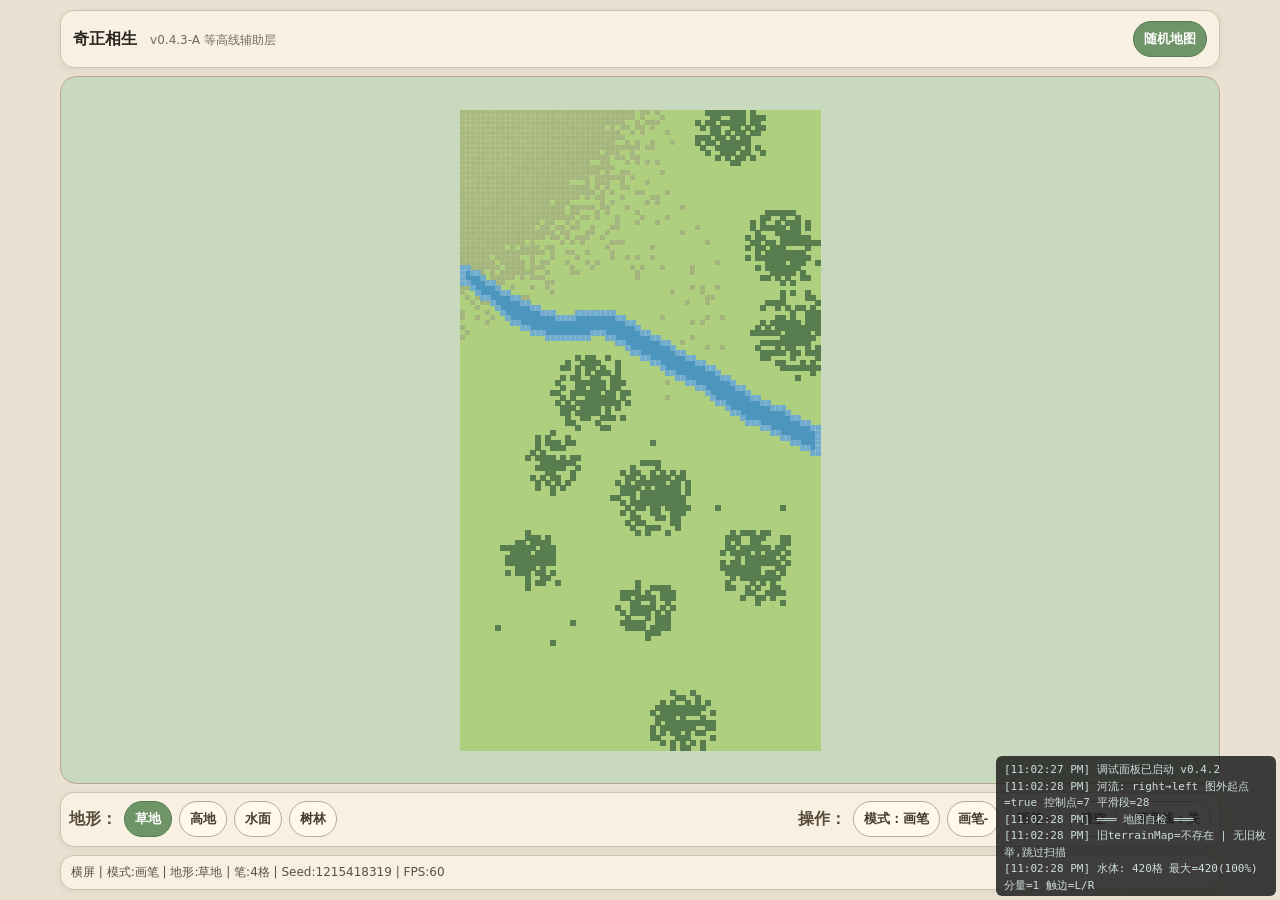
==== qizheng-v0.4.1/index.html @ c88d531e "v0.4.3-A: 等高线辅助层试验版 — Marching Squares 3档+可开关UI" ====
<!doctype html>
<html lang="zh-CN">
<head>
  <meta charset="utf-8" />
  <meta name="viewport" content="width=device-width, initial-scale=1, maximum-scale=1, user-scalable=no" />
  <title>奇正相生 v0.4.3-A 等高线辅助层</title>
  <link rel="stylesheet" href="./css/app.css" />
</head>
<body>
  <main id="app" class="app">
    <header class="topbar">
      <div>
        <strong>奇正相生</strong>
        <span>v0.4.3-A 等高线辅助层</span>
      </div>
      <button id="randomBtn" class="primary">随机地图</button>
    </header>

    <section class="canvasWrap">
      <canvas id="mapCanvas" aria-label="战术地图编辑画布"></canvas>
      <div id="loading" class="loading">初始化中...</div>
    </section>

    <section class="panel">
      <div class="row">
        <label>地形：</label>
        <button data-terrain="grass">草地</button>
        <button data-terrain="high">高地</button>
        <button data-terrain="water">水面</button>
        <button data-terrain="forest">树林</button>
      </div>
      <div class="row">
        <label>操作：</label>
        <button id="modeBtn">模式：画笔</button>
        <button id="brushDown">画笔-</button>
        <button id="brushUp">画笔+</button>
        <button id="clearBtn">清空</button>
        <button id="contourBtn">等高线：关</button>
      </div>
    </section>

    <footer id="statusBar" class="status">竖屏 | 模式:画笔 | 地形:草地 | 笔:4格 | FPS:0</footer>
  </main>
  <script src="./js/qzNamespace.js"></script>
  <script src="./js/map/data/mapConstants.js"></script>
  <script src="./js/map/data/mapLayers.js"></script>
  <script src="./js/map/data/mapAccess.js"></script>
  <script src="./js/map/data/mapClear.js"></script>
  <script src="./js/prng.js"></script>
  <script src="./js/map/render/drawLayers.js"></script>
  <script src="./js/map/render/drawOverlay.js"></script>
  <script src="./js/map/render/drawContours.js"></script>
  <script src="./js/map/mapDraw.js"></script>
  <script src="./js/map/mapBrush.js"></script>
  <script src="./js/ui/uiState.js"></script>
  <script src="./js/ui/uiControls.js"></script>
  <script src="./js/map/forest/forestPatch.js"></script>
  <script src="./js/map/water/riverPath.js"></script>
  <script src="./js/map/mapRandom.js"></script>
  <script src="./js/debug.js"></script>
  <script src="./js/main.js"></script>
</body>
</html>
---- qizheng-v0.4.1/css/app.css ----
*{box-sizing:border-box}html,body{height:100%;margin:0}body{font-family:system-ui,-apple-system,"Microsoft YaHei",sans-serif;background:#e9e2d3;color:#2b261f;overscroll-behavior:none}.app{height:100%;display:flex;flex-direction:column;gap:8px;padding:10px;max-width:980px;margin:0 auto}.topbar,.panel,.status{background:#f7f0e3;border:1px solid #d1c3aa;border-radius:14px;box-shadow:0 2px 8px #0001}.topbar{display:flex;align-items:center;justify-content:space-between;padding:10px 12px}.topbar span{font-size:12px;color:#766b5b;margin-left:8px}.canvasWrap{position:relative;flex:1;min-height:360px;border:1px solid #b9a98e;border-radius:16px;overflow:hidden;background:#c8d9bd;touch-action:none}.canvasWrap canvas{width:100%;height:100%;display:block}.loading{position:absolute;inset:0;display:grid;place-items:center;background:#f7f0e3;color:#5b5143}.loading.hide{display:none}.panel{padding:8px;display:flex;flex-direction:column;gap:8px}.row{display:flex;gap:7px;align-items:center;overflow-x:auto;padding-bottom:1px}.row label{flex:0 0 auto;font-weight:700;color:#5a4b39}button{border:1px solid #b9a98e;background:#fff9ec;border-radius:999px;padding:8px 10px;font-weight:700;color:#473b2c;white-space:nowrap}button.primary,button.active{background:#6f9468;color:white;border-color:#557b50}.status{font-size:12px;padding:8px 10px;color:#5b5143;white-space:nowrap;overflow:hidden;text-overflow:ellipsis}@media (orientation:landscape){.app{max-width:1180px}.panel{flex-direction:row;justify-content:space-between}.canvasWrap{min-height:300px}}@media (max-width:480px){.app{padding:7px;gap:6px}.topbar{padding:8px 10px}.topbar span{display:none}button{padding:7px 9px}.canvasWrap{min-height:420px}}
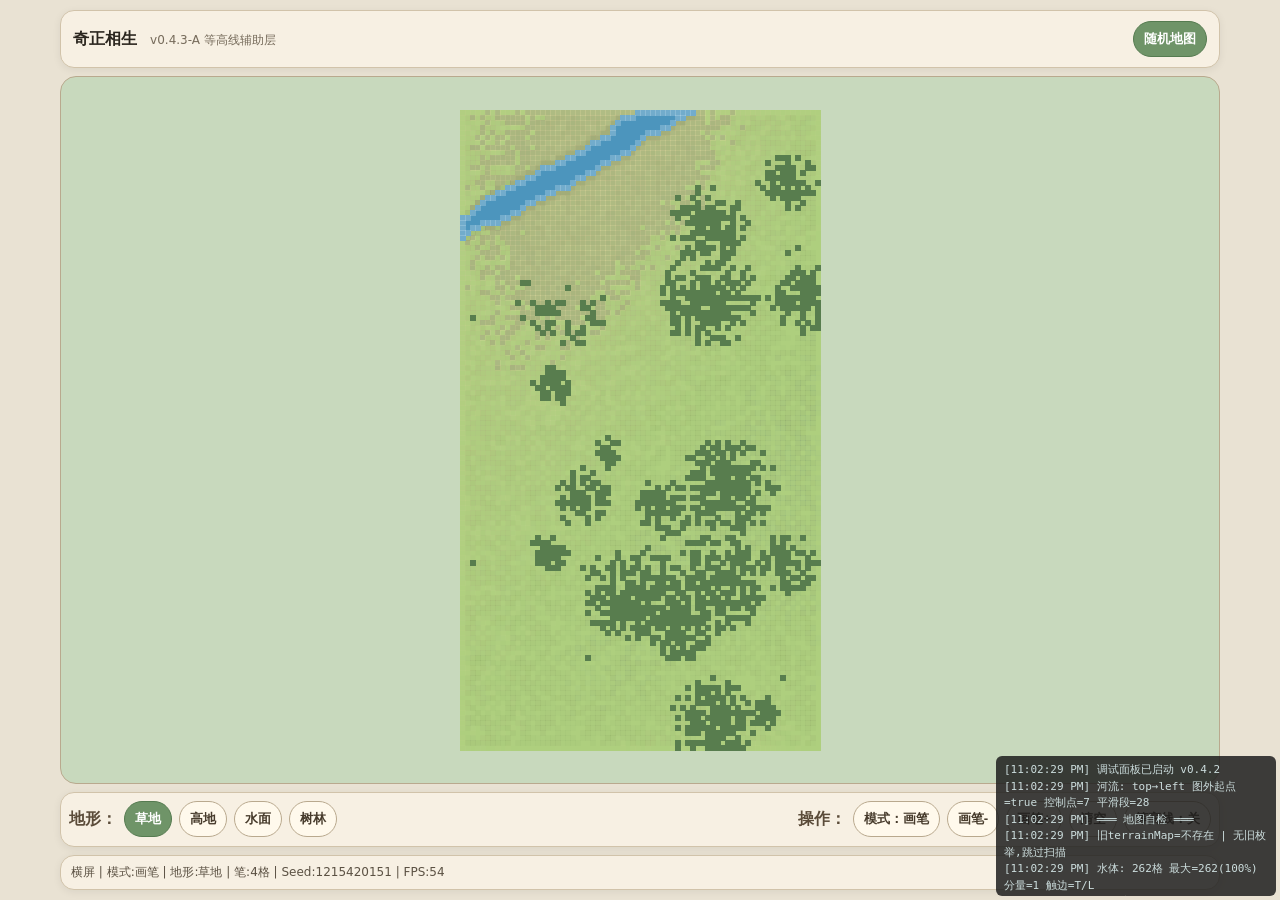
==== commit 2e8489c2: "v0.4.3-F: 地势表达重构 — 高度底色+坡度阴影+等高线三层体系" ====
--- a/qizheng-v0.4.1/index.html
+++ b/qizheng-v0.4.1/index.html
@@ -50,6 +50,7 @@
   <script src="./js/map/render/drawLayers.js"></script>
   <script src="./js/map/render/drawOverlay.js"></script>
   <script src="./js/map/render/drawContours.js"></script>
+  <script src="./js/map/render/drawRelief.js"></script>
   <script src="./js/map/mapDraw.js"></script>
   <script src="./js/map/mapBrush.js"></script>
   <script src="./js/ui/uiState.js"></script>
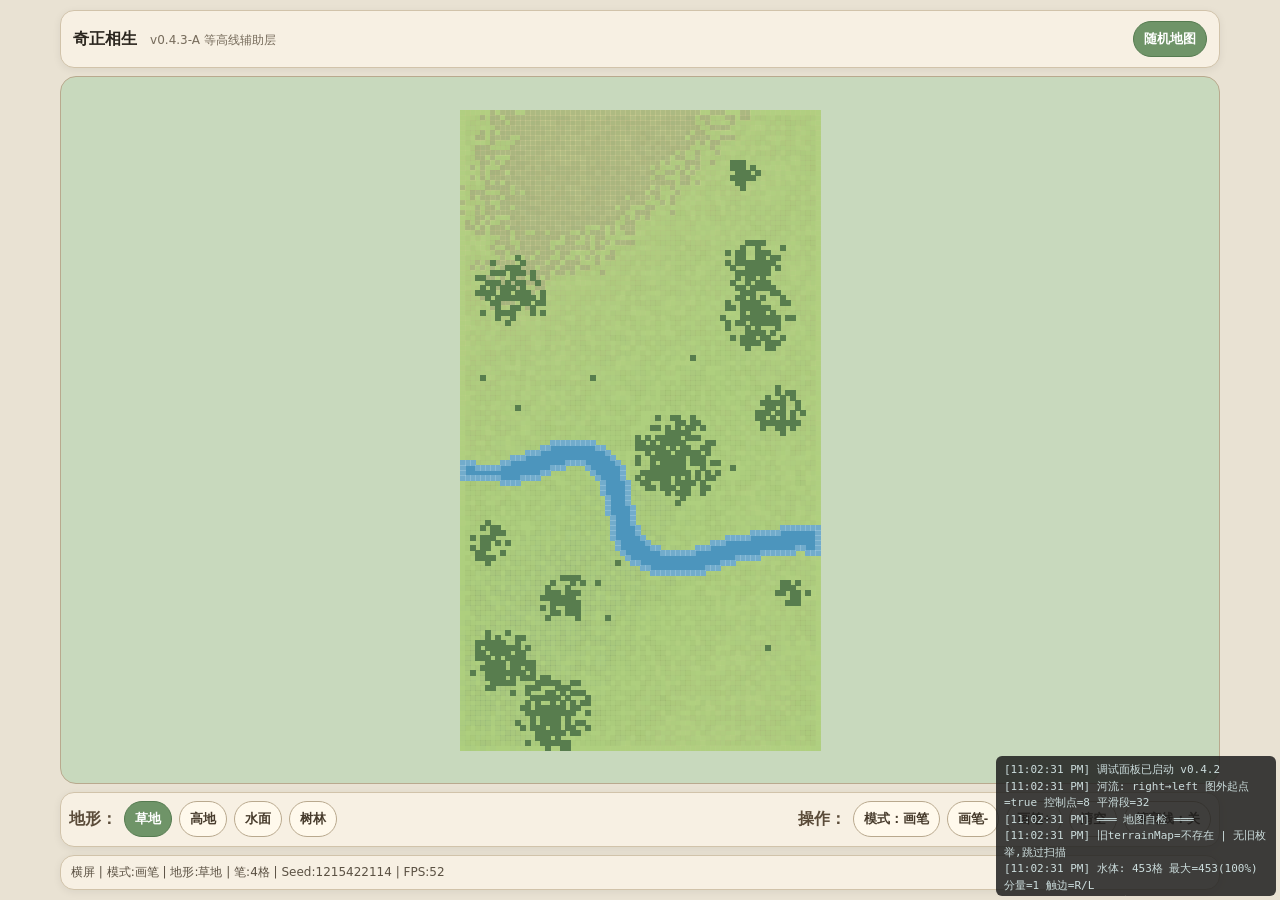
==== commit 1f9026da: "v0.4.3-G: 手绘地形与高度图同步 — 圆形falloff stamp + 画笔→heightMap联动" ====
--- a/qizheng-v0.4.1/index.html
+++ b/qizheng-v0.4.1/index.html
@@ -45,6 +45,7 @@
   <script src="./js/map/data/mapConstants.js"></script>
   <script src="./js/map/data/mapLayers.js"></script>
   <script src="./js/map/data/mapAccess.js"></script>
+  <script src="./js/map/data/heightEdit.js"></script>
   <script src="./js/map/data/mapClear.js"></script>
   <script src="./js/prng.js"></script>
   <script src="./js/map/render/drawLayers.js"></script>
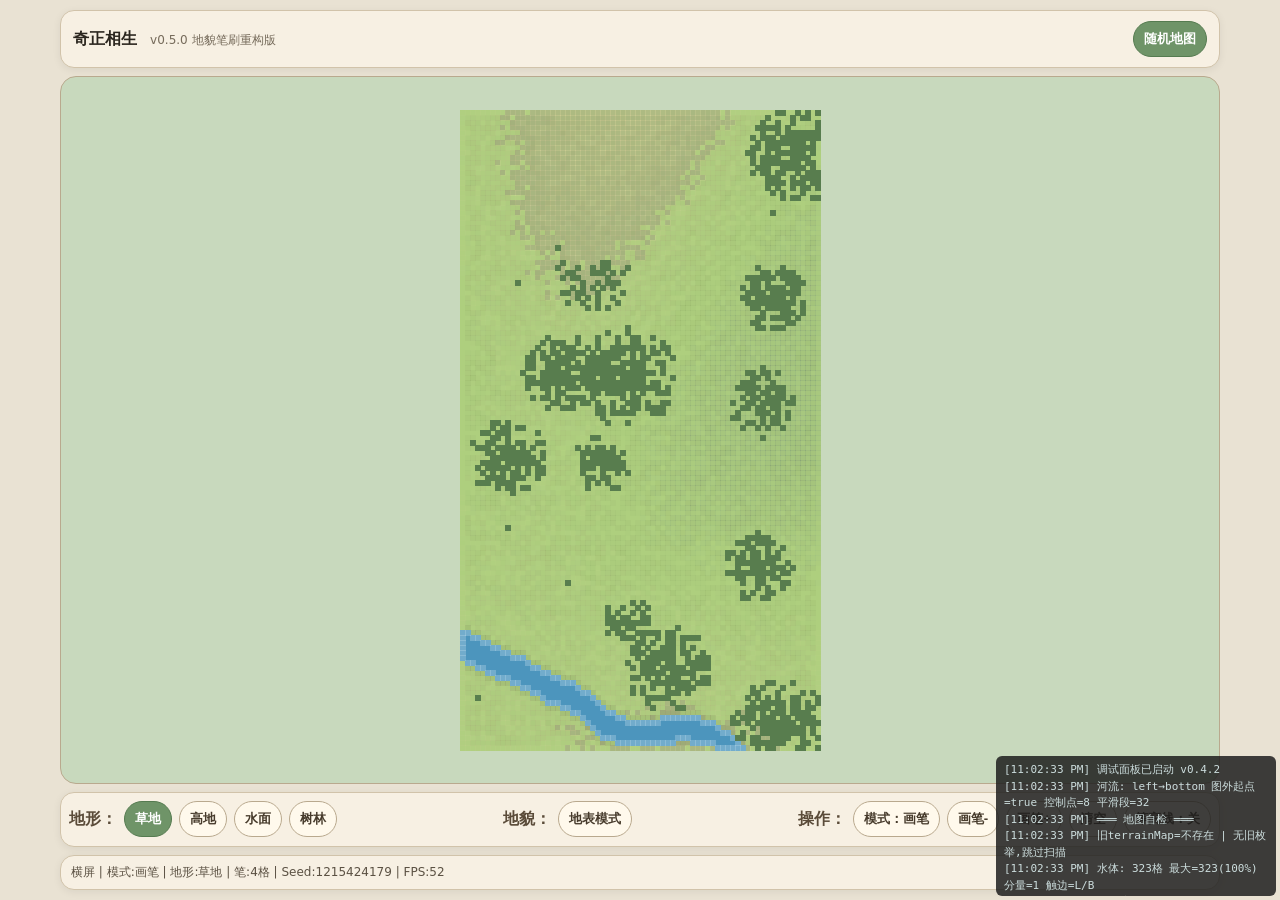
==== commit 3a36adee: "v0.5.0: 地貌笔刷重构版 — heightMap主数据+5种地貌笔刷+naturalMap自动派生" ====
--- a/qizheng-v0.4.1/index.html
+++ b/qizheng-v0.4.1/index.html
@@ -3,7 +3,7 @@
 <head>
   <meta charset="utf-8" />
   <meta name="viewport" content="width=device-width, initial-scale=1, maximum-scale=1, user-scalable=no" />
-  <title>奇正相生 v0.4.3-A 等高线辅助层</title>
+  <title>奇正相生 v0.5.0 地貌笔刷重构版</title>
   <link rel="stylesheet" href="./css/app.css" />
 </head>
 <body>
@@ -11,7 +11,7 @@
     <header class="topbar">
       <div>
         <strong>奇正相生</strong>
-        <span>v0.4.3-A 等高线辅助层</span>
+        <span>v0.5.0 地貌笔刷重构版</span>
       </div>
       <button id="randomBtn" class="primary">随机地图</button>
     </header>
@@ -28,6 +28,15 @@
         <button data-terrain="high">高地</button>
         <button data-terrain="water">水面</button>
         <button data-terrain="forest">树林</button>
+      </div>
+      <div class="row">
+        <label>地貌：</label>
+        <button id="landformModeBtn">地表模式</button>
+        <button data-landform="mountain" class="lf hide">山地</button>
+        <button data-landform="basin" class="lf hide">盆地</button>
+        <button data-landform="plateau" class="lf hide">高原</button>
+        <button data-landform="valley" class="lf hide">山谷</button>
+        <button data-landform="smooth" class="lf hide">平滑</button>
       </div>
       <div class="row">
         <label>操作：</label>
@@ -53,6 +62,9 @@
   <script src="./js/map/render/drawContours.js"></script>
   <script src="./js/map/render/drawRelief.js"></script>
   <script src="./js/map/mapDraw.js"></script>
+  <script src="./js/map/landform/landformCore.js"></script>
+  <script src="./js/map/landform/landformBrushes.js"></script>
+  <script src="./js/map/landform/deriveTerrain.js"></script>
   <script src="./js/map/mapBrush.js"></script>
   <script src="./js/ui/uiState.js"></script>
   <script src="./js/ui/uiControls.js"></script>
--- a/qizheng-v0.4.1/css/app.css
+++ b/qizheng-v0.4.1/css/app.css
@@ -1 +1 @@
-*{box-sizing:border-box}html,body{height:100%;margin:0}body{font-family:system-ui,-apple-system,"Microsoft YaHei",sans-serif;background:#e9e2d3;color:#2b261f;overscroll-behavior:none}.app{height:100%;display:flex;flex-direction:column;gap:8px;padding:10px;max-width:980px;margin:0 auto}.topbar,.panel,.status{background:#f7f0e3;border:1px solid #d1c3aa;border-radius:14px;box-shadow:0 2px 8px #0001}.topbar{display:flex;align-items:center;justify-content:space-between;padding:10px 12px}.topbar span{font-size:12px;color:#766b5b;margin-left:8px}.canvasWrap{position:relative;flex:1;min-height:360px;border:1px solid #b9a98e;border-radius:16px;overflow:hidden;background:#c8d9bd;touch-action:none}.canvasWrap canvas{width:100%;height:100%;display:block}.loading{position:absolute;inset:0;display:grid;place-items:center;background:#f7f0e3;color:#5b5143}.loading.hide{display:none}.panel{padding:8px;display:flex;flex-direction:column;gap:8px}.row{display:flex;gap:7px;align-items:center;overflow-x:auto;padding-bottom:1px}.row label{flex:0 0 auto;font-weight:700;color:#5a4b39}button{border:1px solid #b9a98e;background:#fff9ec;border-radius:999px;padding:8px 10px;font-weight:700;color:#473b2c;white-space:nowrap}button.primary,button.active{background:#6f9468;color:white;border-color:#557b50}.status{font-size:12px;padding:8px 10px;color:#5b5143;white-space:nowrap;overflow:hidden;text-overflow:ellipsis}@media (orientation:landscape){.app{max-width:1180px}.panel{flex-direction:row;justify-content:space-between}.canvasWrap{min-height:300px}}@media (max-width:480px){.app{padding:7px;gap:6px}.topbar{padding:8px 10px}.topbar span{display:none}button{padding:7px 9px}.canvasWrap{min-height:420px}}
+*{box-sizing:border-box}html,body{height:100%;margin:0}body{font-family:system-ui,-apple-system,"Microsoft YaHei",sans-serif;background:#e9e2d3;color:#2b261f;overscroll-behavior:none}.app{height:100%;display:flex;flex-direction:column;gap:8px;padding:10px;max-width:980px;margin:0 auto}.topbar,.panel,.status{background:#f7f0e3;border:1px solid #d1c3aa;border-radius:14px;box-shadow:0 2px 8px #0001}.topbar{display:flex;align-items:center;justify-content:space-between;padding:10px 12px}.topbar span{font-size:12px;color:#766b5b;margin-left:8px}.canvasWrap{position:relative;flex:1;min-height:360px;border:1px solid #b9a98e;border-radius:16px;overflow:hidden;background:#c8d9bd;touch-action:none}.canvasWrap canvas{width:100%;height:100%;display:block}.loading{position:absolute;inset:0;display:grid;place-items:center;background:#f7f0e3;color:#5b5143}.loading.hide{display:none}.panel{padding:8px;display:flex;flex-direction:column;gap:8px}.row{display:flex;gap:7px;align-items:center;overflow-x:auto;padding-bottom:1px}.row label{flex:0 0 auto;font-weight:700;color:#5a4b39}button{border:1px solid #b9a98e;background:#fff9ec;border-radius:999px;padding:8px 10px;font-weight:700;color:#473b2c;white-space:nowrap}button.primary,button.active{background:#6f9468;color:white;border-color:#557b50}.hide{display:none!important}.status{font-size:12px;padding:8px 10px;color:#5b5143;white-space:nowrap;overflow:hidden;text-overflow:ellipsis}@media (orientation:landscape){.app{max-width:1180px}.panel{flex-direction:row;justify-content:space-between}.canvasWrap{min-height:300px}}@media (max-width:480px){.app{padding:7px;gap:6px}.topbar{padding:8px 10px}.topbar span{display:none}button{padding:7px 9px}.canvasWrap{min-height:420px}}
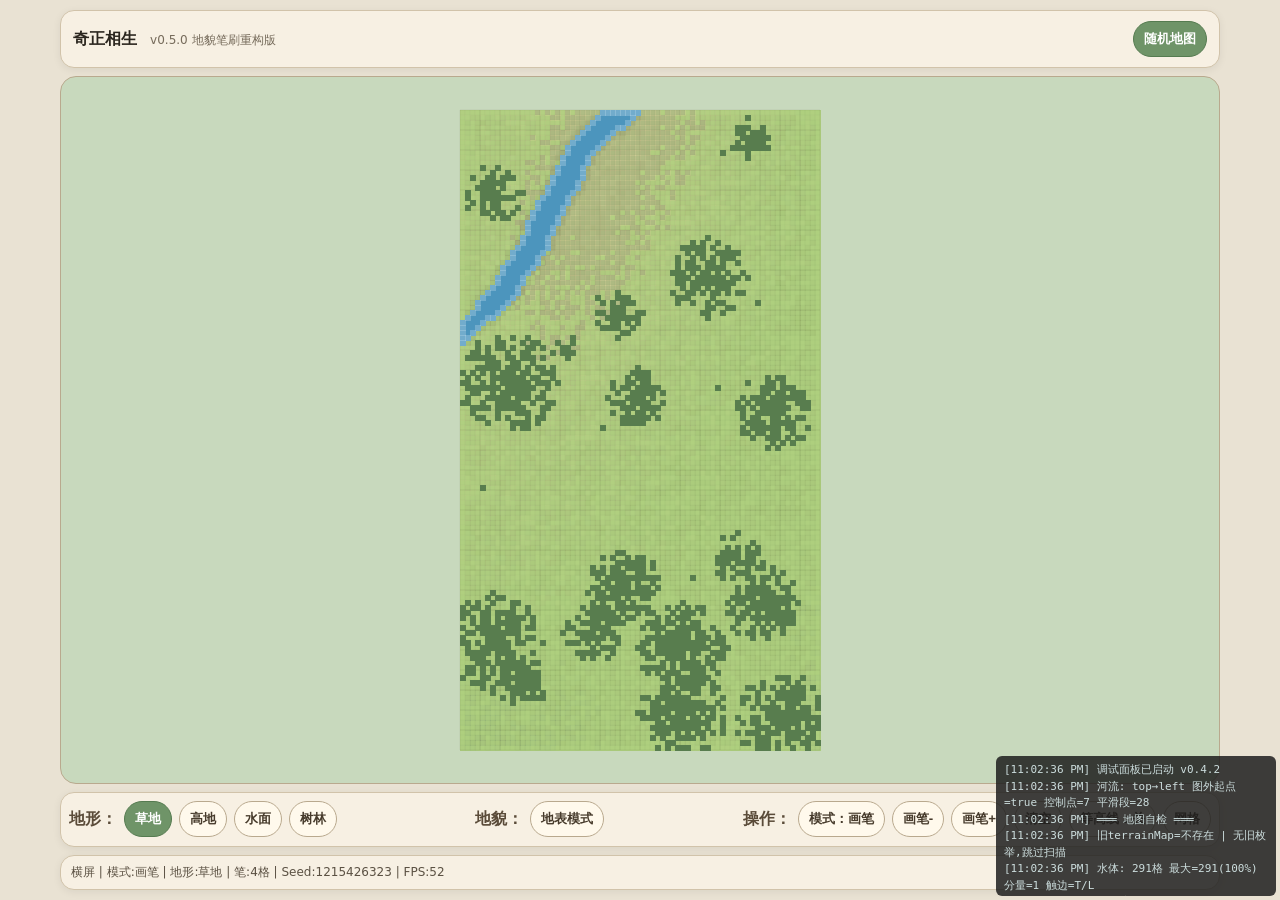
==== commit a93a4d50: "v0.5.0-R2: 网格弱化与自适应优化 — 0.05/0.10 alpha+水体植被下+自适应隐藏" ====
--- a/qizheng-v0.4.1/index.html
+++ b/qizheng-v0.4.1/index.html
@@ -45,6 +45,7 @@
         <button id="brushUp">画笔+</button>
         <button id="clearBtn">清空</button>
         <button id="contourBtn">等高线：关</button>
+        <button id="gridBtn">网格</button>
       </div>
     </section>
 
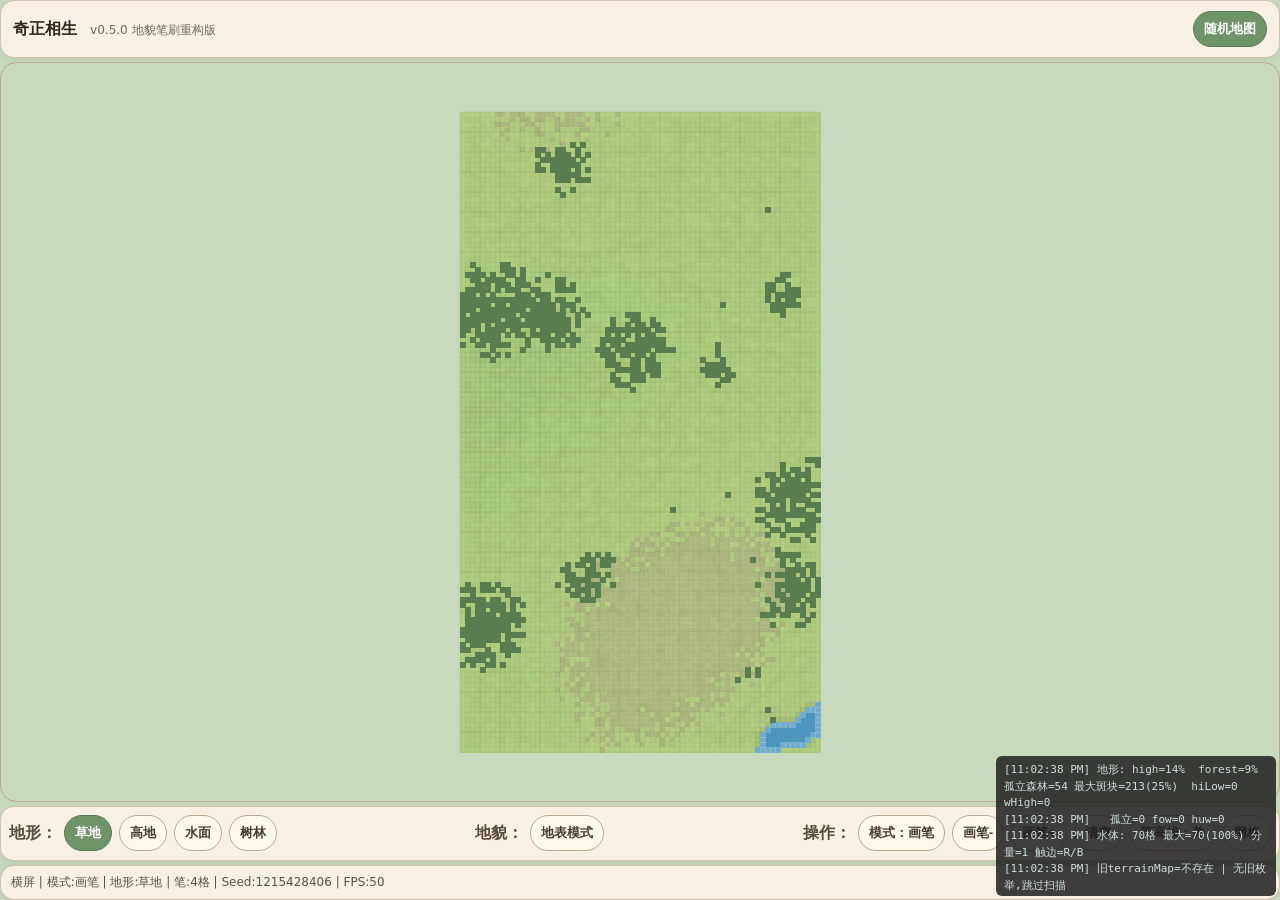
==== commit 1d7415af: "@ chore: 更新 index.html 标题版本号至 v0.5.0-R3 @" ====
--- a/qizheng-v0.4.1/index.html
+++ b/qizheng-v0.4.1/index.html
@@ -3,7 +3,7 @@
 <head>
   <meta charset="utf-8" />
   <meta name="viewport" content="width=device-width, initial-scale=1, maximum-scale=1, user-scalable=no" />
-  <title>奇正相生 v0.5.0 地貌笔刷重构版</title>
+  <title>奇正相生 v0.5.0-R3 布局与交互稳定性修复</title>
   <link rel="stylesheet" href="./css/app.css" />
 </head>
 <body>
--- a/qizheng-v0.4.1/css/app.css
+++ b/qizheng-v0.4.1/css/app.css
@@ -1 +1 @@
-*{box-sizing:border-box}html,body{height:100%;margin:0}body{font-family:system-ui,-apple-system,"Microsoft YaHei",sans-serif;background:#e9e2d3;color:#2b261f;overscroll-behavior:none}.app{height:100%;display:flex;flex-direction:column;gap:8px;padding:10px;max-width:980px;margin:0 auto}.topbar,.panel,.status{background:#f7f0e3;border:1px solid #d1c3aa;border-radius:14px;box-shadow:0 2px 8px #0001}.topbar{display:flex;align-items:center;justify-content:space-between;padding:10px 12px}.topbar span{font-size:12px;color:#766b5b;margin-left:8px}.canvasWrap{position:relative;flex:1;min-height:360px;border:1px solid #b9a98e;border-radius:16px;overflow:hidden;background:#c8d9bd;touch-action:none}.canvasWrap canvas{width:100%;height:100%;display:block}.loading{position:absolute;inset:0;display:grid;place-items:center;background:#f7f0e3;color:#5b5143}.loading.hide{display:none}.panel{padding:8px;display:flex;flex-direction:column;gap:8px}.row{display:flex;gap:7px;align-items:center;overflow-x:auto;padding-bottom:1px}.row label{flex:0 0 auto;font-weight:700;color:#5a4b39}button{border:1px solid #b9a98e;background:#fff9ec;border-radius:999px;padding:8px 10px;font-weight:700;color:#473b2c;white-space:nowrap}button.primary,button.active{background:#6f9468;color:white;border-color:#557b50}.hide{display:none!important}.status{font-size:12px;padding:8px 10px;color:#5b5143;white-space:nowrap;overflow:hidden;text-overflow:ellipsis}@media (orientation:landscape){.app{max-width:1180px}.panel{flex-direction:row;justify-content:space-between}.canvasWrap{min-height:300px}}@media (max-width:480px){.app{padding:7px;gap:6px}.topbar{padding:8px 10px}.topbar span{display:none}button{padding:7px 9px}.canvasWrap{min-height:420px}}
+*{box-sizing:border-box}html,body{height:100%;margin:0;overflow:hidden}body{font-family:system-ui,-apple-system,"Microsoft YaHei",sans-serif;background:#c8d9bd;color:#2b261f;overscroll-behavior:none}.app{height:100%;display:flex;flex-direction:column;gap:4px}.topbar,.panel,.status{background:#f7f0e3;border:1px solid #d1c3aa;border-radius:14px;box-shadow:0 2px 8px #0001}.topbar{display:flex;align-items:center;justify-content:space-between;padding:10px 12px}.topbar span{font-size:12px;color:#766b5b;margin-left:8px}.canvasWrap{position:relative;flex:1;min-height:360px;border:1px solid #b9a98e;border-radius:16px;overflow:hidden;background:#c8d9bd;touch-action:none}.canvasWrap canvas{width:100%;height:100%;display:block}.loading{position:absolute;inset:0;display:grid;place-items:center;background:#f7f0e3;color:#5b5143}.loading.hide{display:none}.panel{padding:8px;display:flex;flex-direction:column;gap:8px}.row{display:flex;gap:7px;align-items:center;overflow-x:auto;padding-bottom:1px;min-height:33px}.row label{flex:0 0 auto;font-weight:700;color:#5a4b39}button{border:1px solid #b9a98e;background:#fff9ec;border-radius:999px;padding:8px 10px;font-weight:700;color:#473b2c;white-space:nowrap}button.primary,button.active{background:#6f9468;color:white;border-color:#557b50}.hide{display:none!important}.status{font-size:12px;padding:8px 10px;color:#5b5143;white-space:nowrap;overflow:hidden;text-overflow:ellipsis}@media (orientation:landscape){.panel{flex-direction:row;justify-content:space-between}.canvasWrap{min-height:300px}}@media (max-width:480px){.topbar{padding:6px 8px;gap:4px}.topbar span{display:none}button{padding:6px 8px}.canvasWrap{min-height:360px}}
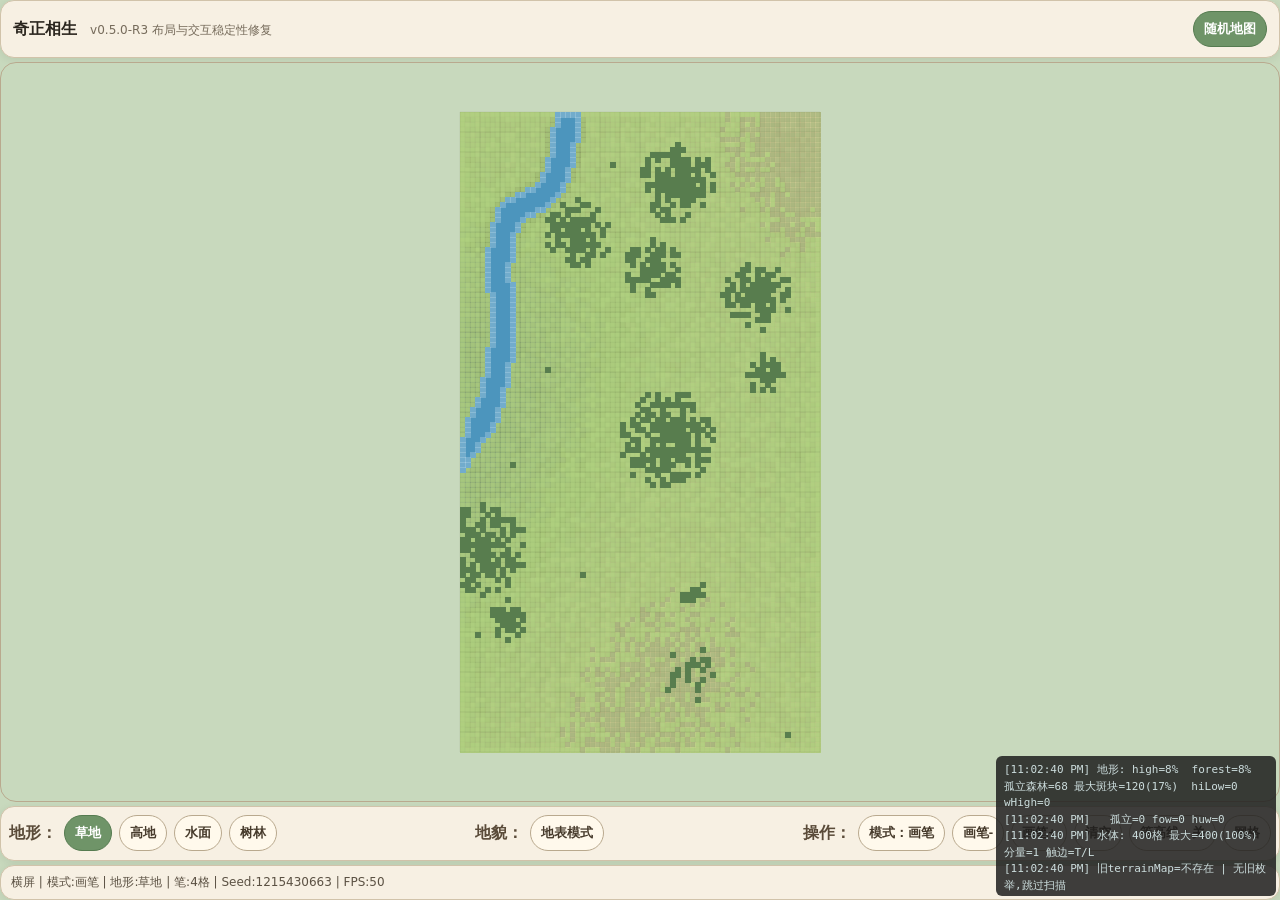
==== commit cf05f007: "@ chore: 更新 topbar 内联版本号至 v0.5.0-R3 @" ====
--- a/qizheng-v0.4.1/index.html
+++ b/qizheng-v0.4.1/index.html
@@ -11,7 +11,7 @@
     <header class="topbar">
       <div>
         <strong>奇正相生</strong>
-        <span>v0.5.0 地貌笔刷重构版</span>
+        <span>v0.5.0-R3 布局与交互稳定性修复</span>
       </div>
       <button id="randomBtn" class="primary">随机地图</button>
     </header>
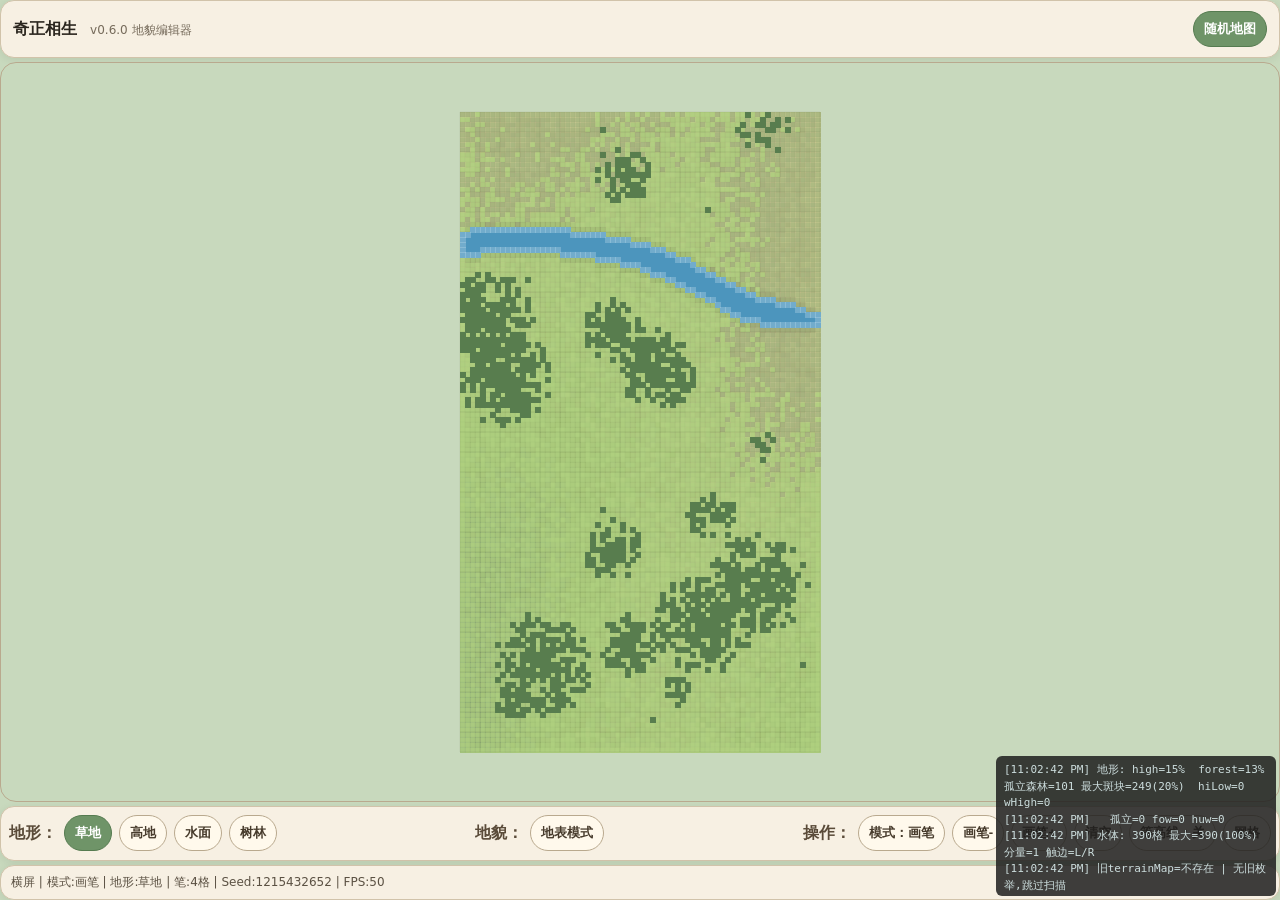
==== commit deb29e90: "@ chore: 地图编辑器版本号 v0.5.0-R3 → v0.6.0 changelog.md — v0.5.0-R3 → v0.6.0 index.html   — title + topbar" ====
--- a/qizheng-v0.4.1/index.html
+++ b/qizheng-v0.4.1/index.html
@@ -3,7 +3,7 @@
 <head>
   <meta charset="utf-8" />
   <meta name="viewport" content="width=device-width, initial-scale=1, maximum-scale=1, user-scalable=no" />
-  <title>奇正相生 v0.5.0-R3 布局与交互稳定性修复</title>
+  <title>奇正相生 v0.6.0 地貌编辑器</title>
   <link rel="stylesheet" href="./css/app.css" />
 </head>
 <body>
@@ -11,7 +11,7 @@
     <header class="topbar">
       <div>
         <strong>奇正相生</strong>
-        <span>v0.5.0-R3 布局与交互稳定性修复</span>
+        <span>v0.6.0 地貌编辑器</span>
       </div>
       <button id="randomBtn" class="primary">随机地图</button>
     </header>
